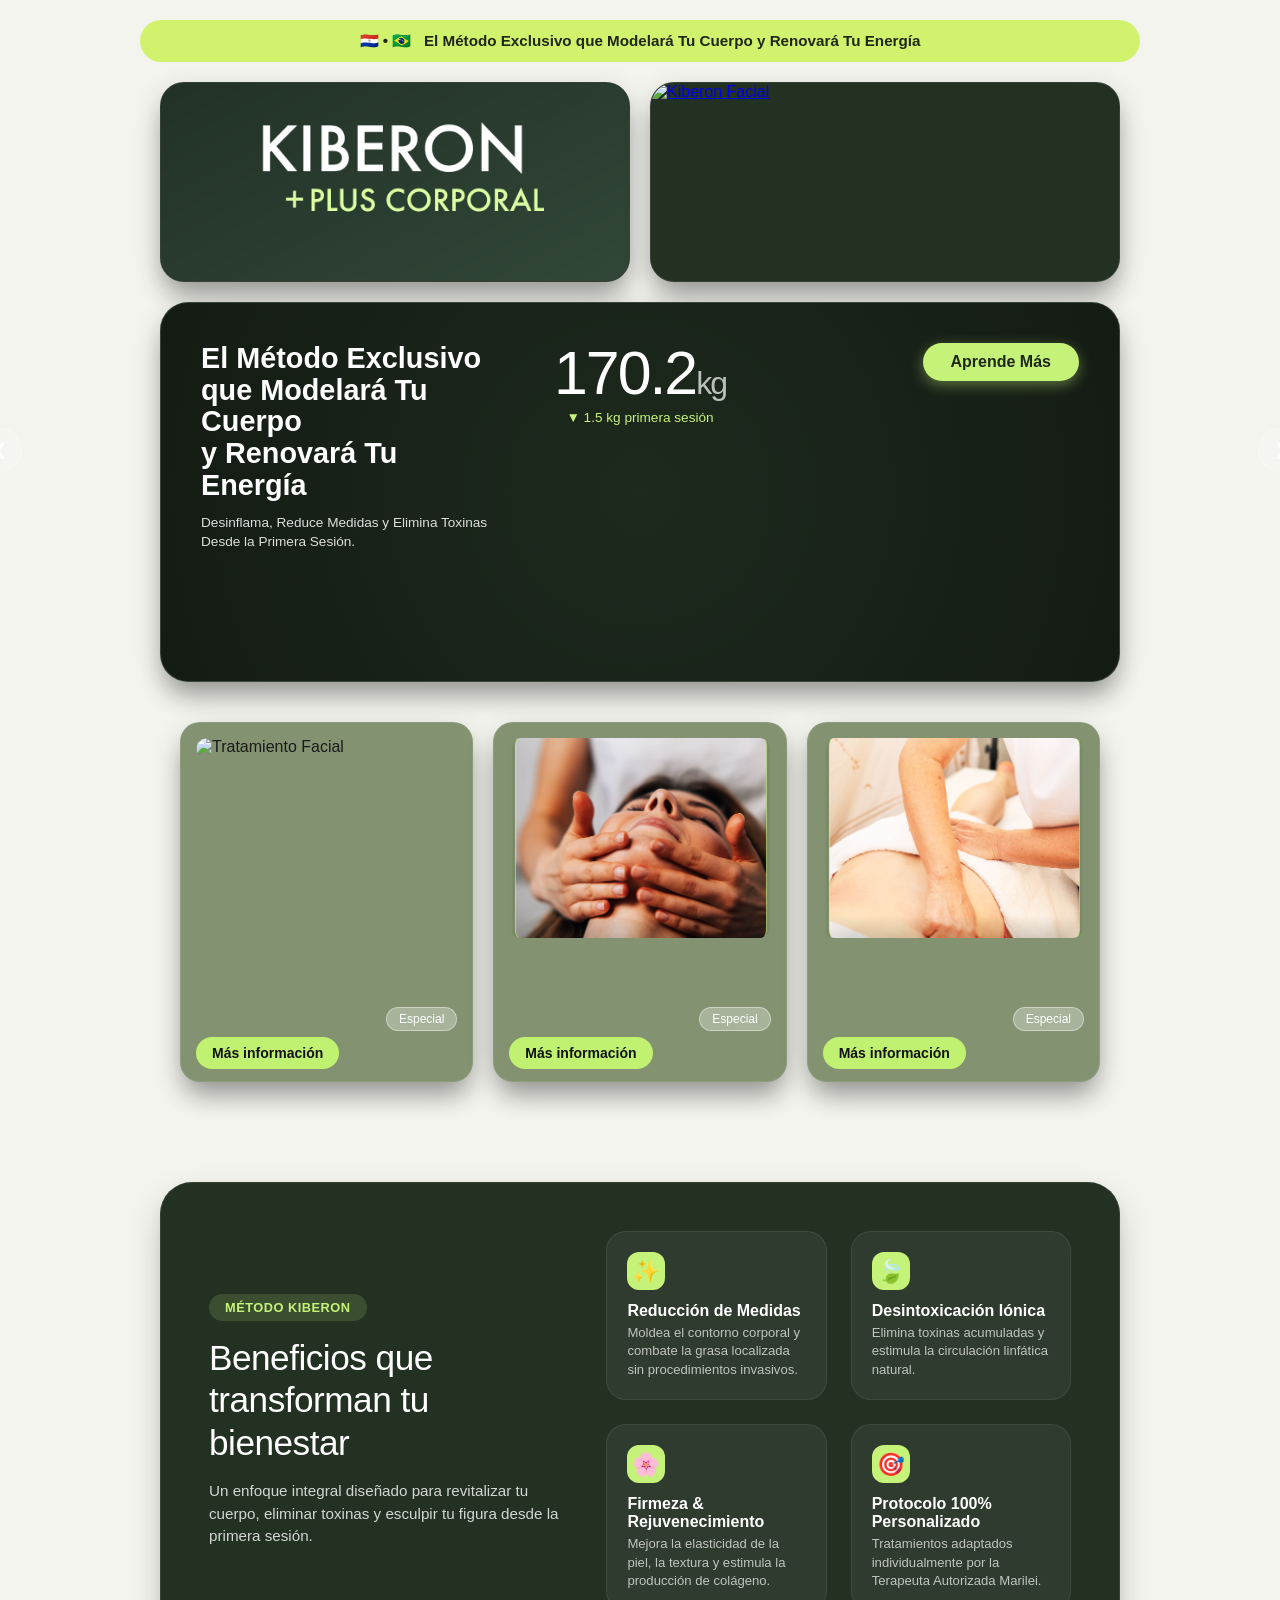
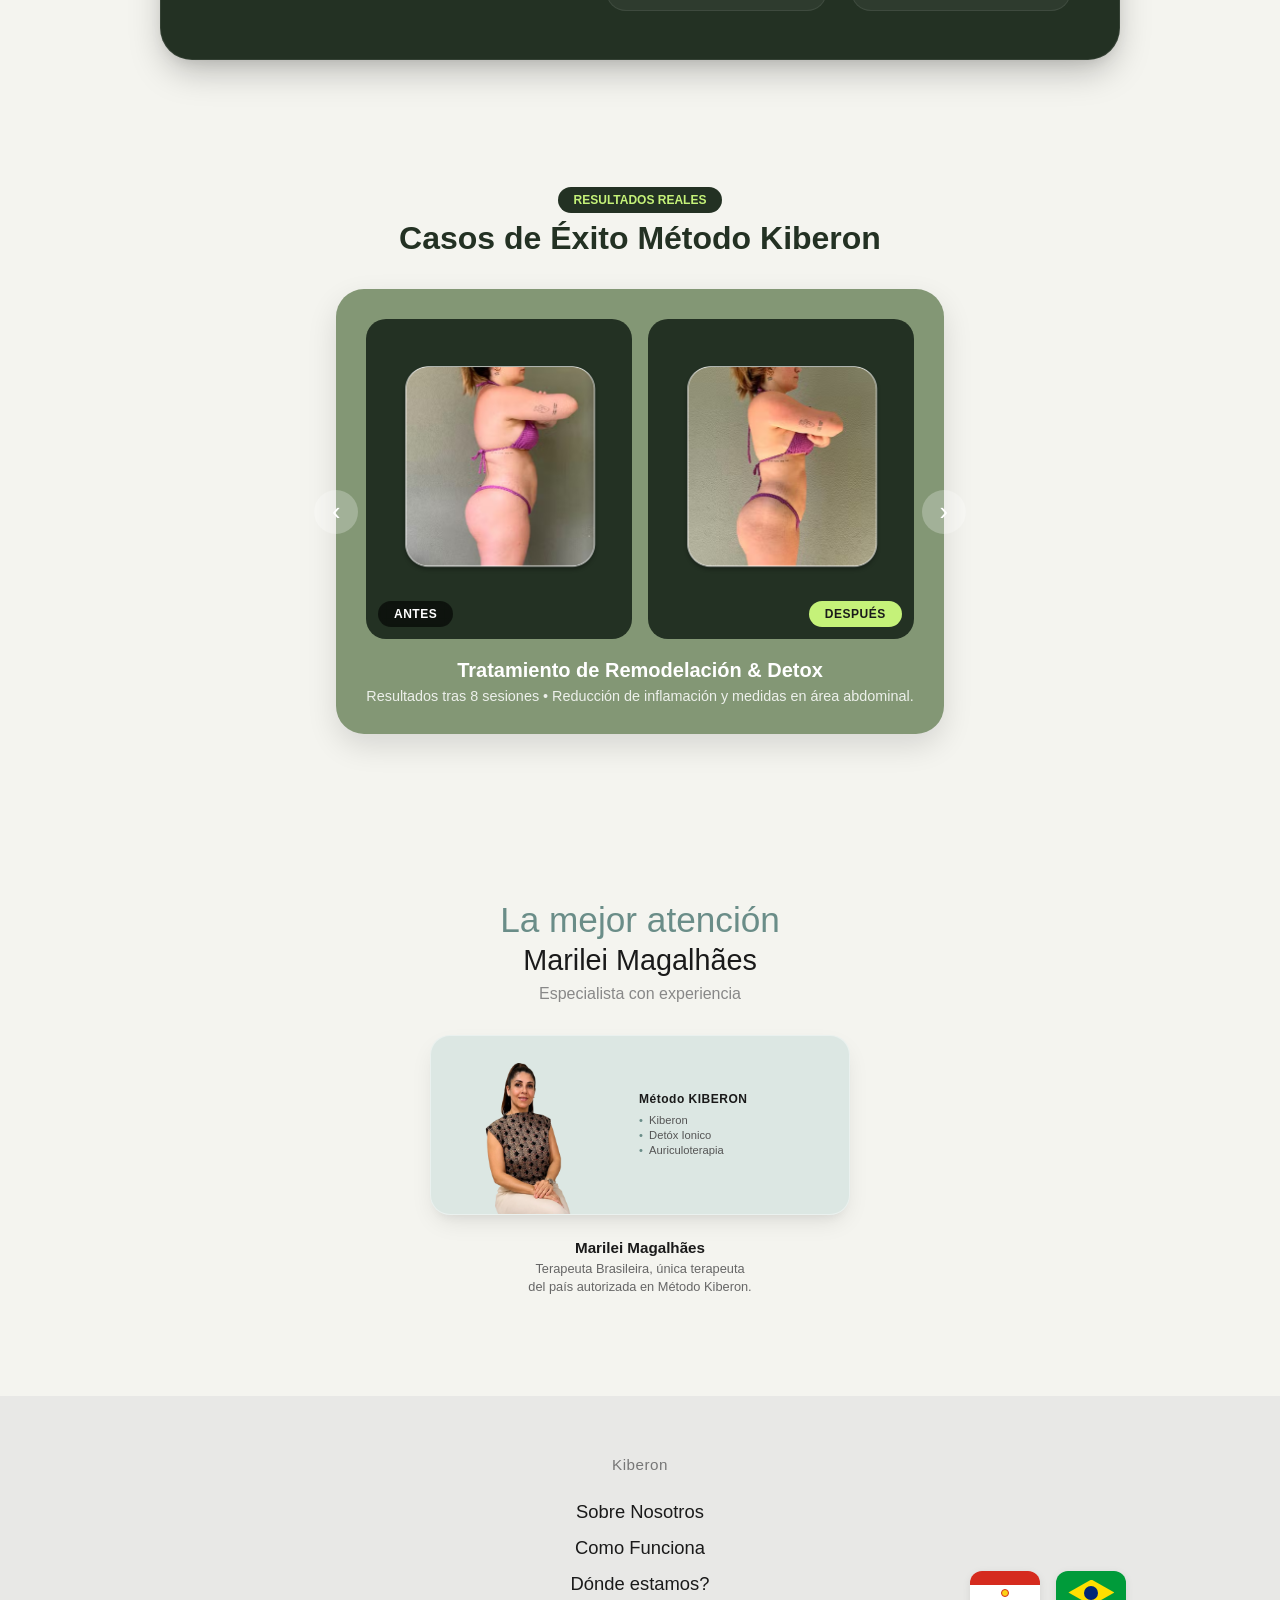
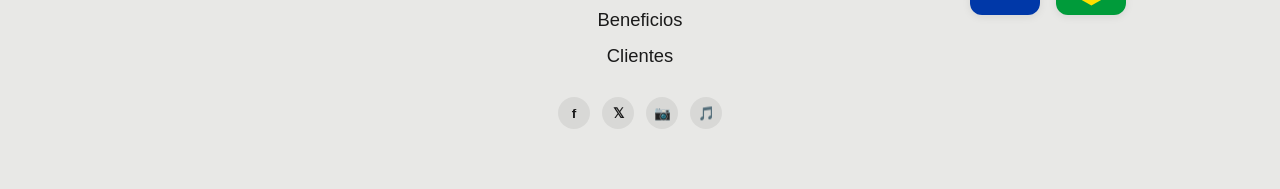
==== index.html @ 4d741406 "Add files via upload" ====
<!DOCTYPE html>
<html lang="es">
<head>
  <meta charset="UTF-8">
  <meta name="viewport" content="width=device-width, initial-scale=1.0">
  <link rel="icon" type="image/png" href="New-logo.jpg">
  <title>Kiberon</title>
  <!-- LINK TO YOUR STYLESHEET -->
  <link rel="stylesheet" href="styles.css">
</head>
<body>

  <!-- TOP PROMO BAR -->
  <header class="top-pill-bar">
    🇵🇾 • 🇧🇷 &nbsp; El Método Exclusivo que Modelará Tu Cuerpo y Renovará Tu Energía
  </header>

  <!-- MAIN CONTAINER -->
  <main class="page-container">

    <!-- 1. DUAL BANNERS -->
    <section class="dual-banners-grid">
      <a href="service.html" class="banner-card">
        <img src="BANNER-01.png" alt="Kiberon Plus Corporal" class="banner-img">
      </a>
      <a href="service.html" class="banner-card">
        <img src="NEWKIBERON02.png" alt="Kiberon Facial" class="banner-img">
      </a>
    </section>

    <!-- 2. VIDEO HERO BANNER -->
    <section class="video-hero-banner">
      <video autoplay loop muted playsinline class="hero-bg-video">
        <source src="MAEVIDEO4K.mp4" type="video/mp4">
      </video>
      <div class="hero-overlay"></div>
      <div class="hero-content">
        <div class="hero-text-left">
          <h2>El Método Exclusivo que Modelará Tu Cuerpo<br>y Renovará Tu Energía</h2>
          <p>Desinflama, Reduce Medidas y Elimina Toxinas Desde la Primera Sesión.</p>
        </div>
        <div class="hero-center-stats">
          <div class="stat-number">170.2<span class="stat-unit">kg</span></div>
          <div class="stat-subtext">▼ 1.5 kg primera sesión</div>
        </div>
        <div class="hero-btn-right">
          <a href="information.html" class="btn-lime">Aprende Más</a>
        </div>
      </div>
    </section>

    <!-- 3. THREE FEATURE CARDS -->
    <section class="three-cards-grid">
      <div class="feature-card">
         <img src="PRODUCTO-FLYES.png" alt="Tratamiento Facial" class="card-bg-img">
        <span class="card-pill-top">Especial</span>
        <a href="service.html" class="card-pill-bottom">Más información</a>
      </div>
      <div class="feature-card">
        <img src="FACIALKIBE.png" alt="Tratamiento Facial" class="card-bg-img">
        <span class="card-pill-top">Especial</span>
        <a href="service.html" class="card-pill-bottom">Más información</a>
      </div>
      <div class="feature-card">
        <img src="III.png" alt="Tratamiento Facial" class="card-bg-img">
        <span class="card-pill-top">Especial</span>
        <a href="service.html" class="card-pill-bottom">Más información</a>
      </div>
    </section>
<!-- KIBERON BENEFITS BANNER -->
<section id="beneficios" class="benefits-banner-card">
  
  <!-- LEFT COLUMN: HEADER & BADGE -->
  <div class="benefits-header-col">
    <span class="benefits-badge">Método Kiberon</span>
    <h2 class="benefits-title">Beneficios que transforman tu bienestar</h2>
    <p class="benefits-description">
      Un enfoque integral diseñado para revitalizar tu cuerpo, eliminar toxinas y esculpir tu figura desde la primera sesión.
    </p>
  </div>

  <!-- RIGHT COLUMN: BENEFITS GRID -->
  <div class="benefits-grid">
    
    <div class="benefit-item">
      <div class="benefit-icon">✨</div>
      <div class="benefit-text">
        <h3 class="benefit-item-title">Reducción de Medidas</h3>
        <p class="benefit-item-desc">Moldea el contorno corporal y combate la grasa localizada sin procedimientos invasivos.</p>
      </div>
    </div>

    <div class="benefit-item">
      <div class="benefit-icon">🍃</div>
      <div class="benefit-text">
        <h3 class="benefit-item-title">Desintoxicación Iónica</h3>
        <p class="benefit-item-desc">Elimina toxinas acumuladas y estimula la circulación linfática natural.</p>
      </div>
    </div>

    <div class="benefit-item">
      <div class="benefit-icon">🌸</div>
      <div class="benefit-text">
        <h3 class="benefit-item-title">Firmeza & Rejuvenecimiento</h3>
        <p class="benefit-item-desc">Mejora la elasticidad de la piel, la textura y estimula la producción de colágeno.</p>
      </div>
    </div>

    <div class="benefit-item">
      <div class="benefit-icon">🎯</div>
      <div class="benefit-text">
        <h3 class="benefit-item-title">Protocolo 100% Personalizado</h3>
        <p class="benefit-item-desc">Tratamientos adaptados individualmente por la Terapeuta Autorizada Marilei.</p>
      </div>
    </div>

  </div>

</section>

  <!-- BEFORE & AFTER SLIDER SECTION -->
<section class="ba-slider-container">
  
  <span class="ba-section-tag">Resultados Reales</span>
  <h2 class="ba-section-title">Casos de Éxito Método Kiberon</h2>

  <div class="ba-slider-wrapper">
    <!-- PREVIOUS BUTTON -->
    <button type="button" class="ba-arrow prev-ba">‹</button>

    <div class="ba-slider-content">

      <!-- SLIDE 1 (ACTIVE) -->
      <div class="ba-slide active">
        <div class="ba-grid-card">
          <!-- BEFORE IMAGE CONTAINER -->
          <div class="ba-img-box">
            <img src="BEFORE-(FIRTS-IMAGE-01).png" alt="Antes del tratamiento" class="ba-photo">
            <span class="ba-badge before-badge">ANTES</span>
          </div>
          <!-- AFTER IMAGE CONTAINER -->
          <div class="ba-img-box">
            <img src="AFTER-BODY-(IMAGE-02).png" alt="Después del tratamiento" class="ba-photo">
            <span class="ba-badge after-badge">DESPUÉS</span>
          </div>
        </div>
        <div class="ba-info">
          <h3>Tratamiento de Remodelación & Detox</h3>
          <p>Resultados tras 8 sesiones • Reducción de inflamación y medidas en área abdominal.</p>
        </div>
      </div>

      <!-- SLIDE 2 -->
      <div class="ba-slide">
        <div class="ba-grid-card">
          <div class="ba-img-box">
            <img src="BEFORE-BODY-01.png" alt="Antes del tratamiento" class="ba-photo">
            <span class="ba-badge before-badge">ANTES</span>
          </div>
          <div class="ba-img-box">
            <img src="AFTER-BODY-.png" alt="Después del tratamiento" class="ba-photo">
            <span class="ba-badge after-badge">DESPUÉS</span>
          </div>
        </div>
        <div class="ba-info">
          <h3>Drenaje Linfático & Auriculoterapia</h3>
          <p>Resultados tras 5 sesiones • Eliminación de retención de líquidos y tonificación.</p>
        </div>
      </div>

    </div>

    <!-- NEXT BUTTON -->
    <button type="button" class="ba-arrow next-ba">›</button>
  </div>

  <!-- DOT INDICATORS -->
  <div class="ba-dots">
    <span class="ba-dot active"></span>
    <span class="ba-dot"></span>
  </div>

</section>

  <!-- SLIDER NAVIGATION CONTROLS -->
  <button class="slider-arrow arrow-left" aria-label="Previous slide">&#10094;</button>
  <button class="slider-arrow arrow-right" aria-label="Next slide">&#10095;</button>

  <!-- PAGINATION DOTS -->
  <div class="slider-pagination">
    <span class="dot active"></span>
    <span class="dot"></span>
    <span class="dot"></span>
    <span class="dot"></span>
  </div>

</section>

<!-- THERAPIST BANNER SECTION -->
<section class="therapist-banner">
  <!-- HEADERS -->
  <h2 class="therapist-title-top">La mejor atención</h2>
  <h3 class="therapist-title-main">Marilei Magalhães</h3>
  <p class="therapist-subtitle">Especialista con experiencia</p>

  <!-- CENTERED PROFILE CARD -->
  <div class="therapist-card">
    <img src="MAE-01.png" alt="Terapeuta Marilei" class="therapist-img">
    <div class="card-details">
      <p class="method-title">Método KIBERON</p>
      <ul class="method-list">
        <li>Kiberon</li>
        <li>Detóx Ionico</li>
        <li>Auriculoterapia</li>
      </ul>
    </div>
  </div>

  <!-- FOOTNOTE / CREDENTIALS -->
  <div class="therapist-info">
    <h4> Marilei Magalhães </h4>
    <p>Terapeuta Brasileira, única terapeuta<br>del país autorizada en Método Kiberon.</p>
  </div>
</section>

</main> <!-- Close your page-container here -->

  <!-- PLACE FOOTER OUTSIDE THE PAGE-CONTAINER -->
  <footer class="footer-banner">
    <div class="footer-content">
      <div class="footer-brand">Kiberon</div>
      <nav class="footer-nav">
        <a href="lastinformation.html" class="footer-link">Sobre Nosotros</a>
        <a href="lastinformation.html" class="footer-link">Como Funciona</a>
        <a href="lastinformation.html" class="footer-link">Dónde estamos?</a>
        <a href="lastinformation.html" class="footer-link">Beneficios</a>
        <a href="lastinformation.html" class="footer-link">Clientes</a>
      </nav>
      <div class="footer-socials">
        <a href="#" class="social-icon">f</a>
        <a href="#" class="social-icon">𝕏</a>
        <a href="https://www.instagram.com/kiberon.py/tagged/" class="social-icon">📷</a>
        <a href="#" class="social-icon">🎵</a>
      </div>
    </div>

    <div class="footer-flags">
      <div class="flag-pill flag-paraguay">
        <span class="flag-stripe red"></span>
        <span class="flag-stripe white"><span class="emblem"></span></span>
        <span class="flag-stripe blue"></span>
      </div>
      <div class="flag-pill flag-brazil">
        <div class="rhombus">
          <div class="circle"></div>
        </div>
      </div>
    </div>
  </footer>
  <script src="scrip.js"></script>


</body>
</html>
---- styles.css ----
/* GLOBAL RESETS */
* {
  margin: 0;
  padding: 0;
  box-sizing: border-box;
}

img {
  max-width: 100%;
  height: auto;
  display: block;
}

body {
  background-color: #f4f4ef;
  font-family: -apple-system, BlinkMacSystemFont, "Segoe UI", Roboto, sans-serif;
  color: #1a1a1a;
}

/* TOP PROMO BAR */
.top-pill-bar {
  max-width: 1000px;
  margin: 20px auto 0;
  background-color: #d1f26d;
  color: #1f2716;
  text-align: center;
  padding: 12px 24px;
  border-radius: 50px;
  font-weight: 600;
  font-size: 0.95rem;
}

/* MAIN CONTAINER */
.page-container {
  max-width: 1000px;
  margin: 20px auto 60px;
  padding: 0 20px;
  display: flex;
  flex-direction: column;
  gap: 20px;
}

/* 1. DUAL BANNERS (POP-OUT) */
.dual-banners-grid {
  display: grid;
  grid-template-columns: 1fr 1fr;
  gap: 20px;
}

.banner-card {
  display: block;
  border-radius: 24px;
  overflow: hidden;
  height: 200px;
  background-color: #233123;
  border: 1px solid rgba(255, 255, 255, 0.08);
  box-shadow: 0 10px 30px -5px rgba(0, 0, 0, 0.3), 0 20px 25px -5px rgba(0, 0, 0, 0.2);
  transition: transform 0.3s ease, box-shadow 0.3s ease;
}

.banner-card:hover {
  transform: translateY(-4px);
  box-shadow: 0 15px 35px -5px rgba(0, 0, 0, 0.4), 0 25px 30px -5px rgba(0, 0, 0, 0.25);
}

.banner-img {
  width: 100%;
  height: 100%;
  object-fit: cover;
}

/* 2. VIDEO HERO BANNER (POP-OUT) */
.video-hero-banner {
  position: relative;
  width: 100%;
  min-height: 380px;
  background-color: #233123; /* Fallback background while video loads */
  border-radius: 28px;
  overflow: hidden;
  border: 1px solid rgba(255, 255, 255, 0.1);
  box-shadow: 0 10px 30px -5px rgba(0, 0, 0, 0.3), 0 20px 25px -5px rgba(0, 0, 0, 0.2);
  transition: transform 0.3s ease, box-shadow 0.3s ease;
}

.video-hero-banner:hover {
  transform: translateY(-4px);
  box-shadow: 0 15px 35px -5px rgba(0, 0, 0, 0.4), 0 25px 30px -5px rgba(0, 0, 0, 0.25);
}

.hero-bg-video {
  position: absolute;
  top: 0;
  left: 0;
  width: 100%;
  height: 100%;
  object-fit: cover;
  z-index: 1;
}

.hero-overlay {
  position: absolute;
  inset: 0;
  background: radial-gradient(circle at center, rgba(0,0,0,0.15) 0%, rgba(0,0,0,0.45) 100%);
  z-index: 2;
}

.hero-content {
  position: relative;
  z-index: 3;
  width: 100%;
  padding: 40px;
  display: grid;
  grid-template-columns: 1fr 1fr 1fr;
  align-items: start;
  color: #ffffff;
}

.hero-text-left h2 {
  font-size: 1.8rem;
  line-height: 1.1;
  font-weight: 600;
  margin-bottom: 12px;
}

.hero-text-left p {
  font-size: 0.85rem;
  line-height: 1.4;
  color: rgba(255, 255, 255, 0.85);
}

.hero-center-stats {
  text-align: center;
}

.stat-number {
  font-size: 3.8rem;
  font-weight: 500;
  letter-spacing: -2px;
  line-height: 1;
}

.stat-unit {
  font-size: 2rem;
  color: rgba(255, 255, 255, 0.7);
}

.stat-subtext {
  font-size: 0.85rem;
  color: #c5f279;
  margin-top: 6px;
  font-weight: 500;
}

.hero-btn-right {
  display: flex;
  justify-content: flex-end;
}

.btn-lime {
  background-color: #c5f279;
  color: #1f2716;
  padding: 10px 28px;
  border-radius: 50px;
  font-weight: 700;
  text-decoration: none;
  box-shadow: 0 4px 14px rgba(197, 242, 121, 0.4);
  transition: all 0.2s ease;
}

.btn-lime:hover {
  transform: scale(1.05);
  background-color: #d1f26d;
}

/* 3. THREE FEATURE CARDS (POP-OUT) */
.three-cards-grid {
  display: grid;
  grid-template-columns: repeat(3, 1fr);
  gap: 20px;
}

.feature-card {
  background-color: #839171;
  border-radius: 24px;
  height: 360px;
  padding: 20px;
  display: flex;
  flex-direction: column;
  justify-content: space-between;
  border: 1px solid rgba(255, 255, 255, 0.08);
  box-shadow: 0 10px 30px -5px rgba(0, 0, 0, 0.3), 0 20px 25px -5px rgba(0, 0, 0, 0.2);
  transition: transform 0.3s ease, box-shadow 0.3s ease;
}

.feature-card:hover {
  transform: translateY(-4px);
  box-shadow: 0 15px 35px -5px rgba(0, 0, 0, 0.4), 0 25px 30px -5px rgba(0, 0, 0, 0.25);
}

.card-pill-top {
  align-self: flex-end;
  border: 1px solid rgba(255, 255, 255, 0.4);
  color: rgba(255, 255, 255, 0.9);
  padding: 4px 14px;
  border-radius: 50px;
  font-size: 0.75rem;
}

.card-pill-bottom {
  align-self: flex-start;
  background-color: #c5f279;
  color: #1f2716;
  padding: 6px 18px;
  border-radius: 50px;
  font-size: 0.85rem;
  font-weight: 600;
  text-decoration: none;
}


/* MOBILE RESPONSIVE */
@media (max-width: 768px) {
  .dual-banners-grid,
  .three-cards-grid {
    grid-template-columns: 1fr;
  }
  
  .hero-content {
    grid-template-columns: 1fr;
    gap: 20px;
    text-align: center;
  }
  
  .hero-btn-right {
    justify-content: center;
  }


}
/* BEFORE & AFTER SLIDER CONTAINER (NO BACKGROUND BEHIND) */
.slider-card-container {
  position: relative;
  width: 100%;
  max-width: 680px;
  margin: 0 auto;
}

/* MAIN RECTANGLE CARD (SLIDER STYLE MATCHING IMAGE) */
.testimonial-slide {
  background-color: #6a8378; /* Muted sage green matching screenshot */
  border-radius: 28px;
  padding: 40px 32px 32px;
  color: #ffffff;
  display: flex;
  flex-direction: column;
  align-items: center;
  text-align: center;
  border: 1px solid rgba(255, 255, 255, 0.1);
  box-shadow: 
    0 10px 30px -5px rgba(0, 0, 0, 0.25),
    0 20px 25px -5px rgba(0, 0, 0, 0.15);
  transition: transform 0.3s ease, box-shadow 0.3s ease;
}

.testimonial-slide:hover {
  transform: translateY(-4px);
  box-shadow: 
    0 15px 35px -5px rgba(0, 0, 0, 0.35),
    0 25px 30px -5px rgba(0, 0, 0, 0.2);
}

/* TOP PILL/LOGO GRAPHIC */
.slide-top-icon {
  margin-bottom: 24px;
}

.pill-graphic {
  width: 50px;
  height: 80px;
  background-color: #8da499;
  border-radius: 40px;
  display: flex;
  align-items: center;
  justify-content: center;
  font-weight: bold;
  font-size: 1.5rem;
  color: #3b4e45;
  box-shadow: inset 0 2px 4px rgba(255,255,255,0.3);
}

/* QUOTE STYLING */
.slide-quote {
  font-size: 1.25rem;
  line-height: 1.4;
  margin-bottom: 28px;
  max-width: 520px;
  font-weight: 400;
}

.text-white {
  color: #ffffff;
  font-weight: 600;
}

.text-light {
  color: rgba(255, 255, 255, 0.7);
}

/* BEFORE & AFTER IMAGES */
.before-after-grid {
  display: flex;
  gap: 12px;
  margin-bottom: 24px;
}

.ba-image-box {
  position: relative;
  width: 110px;
  height: 120px;
  border-radius: 16px;
  overflow: hidden;
}

.ba-image-box img {
  width: 100%;
  height: 100%;
  object-fit: cover;
}

.ba-label {
  position: absolute;
  bottom: 6px;
  left: 50%;
  transform: translateX(-50%);
  background-color: rgba(0, 0, 0, 0.5);
  color: #ffffff;
  font-size: 0.65rem;
  padding: 2px 8px;
  border-radius: 10px;
  text-transform: uppercase;
  letter-spacing: 0.5px;
}

/* USER DETAILS */
.slide-user-info h4 {
  font-size: 1rem;
  font-weight: 600;
  margin-bottom: 2px;
}

.treatment-time {
  font-size: 0.85rem;
  color: rgba(255, 255, 255, 0.8);
}

.treatment-detail {
  font-size: 0.85rem;
  font-weight: 600;
  color: #ffffff;
  margin-top: 2px;
}

/* CALL TO ACTION BUTTON */
.slide-cta-row {
  width: 100%;
  display: flex;
  justify-content: flex-end;
  margin-top: 10px;
}

.btn-white-pill {
  background-color: #ffffff;
  color: #1a1a1a;
  padding: 10px 24px;
  border-radius: 50px;
  font-weight: 600;
  font-size: 0.9rem;
  text-decoration: none;
  transition: transform 0.2s ease, background-color 0.2s ease;
}

.btn-white-pill:hover {
  transform: scale(1.04);
  background-color: #f4f4ef;
}

/* ARROW BUTTONS ON SIDES */
.slider-arrow {
  position: absolute;
  top: 50%;
  transform: translateY(-50%);
  width: 44px;
  height: 44px;
  border-radius: 50%;
  background: rgba(255, 255, 255, 0.15);
  border: 1px solid rgba(255, 255, 255, 0.25);
  color: #ffffff;
  font-size: 1rem;
  cursor: pointer;
  display: flex;
  align-items: center;
  justify-content: center;
  backdrop-filter: blur(4px);
  transition: background-color 0.2s ease;
}

.slider-arrow:hover {
  background: rgba(255, 255, 255, 0.3);
}

.arrow-left {
  left: -22px;
}

.arrow-right {
  right: -22px;
}

/* PAGINATION DOTS AT BOTTOM */
.slider-pagination {
  display: flex;
  justify-content: center;
  gap: 8px;
  margin-top: 16px;
}

.dot {
  width: 8px;
  height: 8px;
  border-radius: 50%;
  background-color: rgba(0, 0, 0, 0.2);
}

.dot.active {
  background-color: #ffffff;
}

/* MOBILE ADAPTATION */
@media (max-width: 768px) {
  .arrow-left { left: 10px; }
  .arrow-right { right: 10px; }
  .slide-cta-row { justify-content: center; }
}
/* THERAPIST BANNER (CLEAN & MATCHED TO PAGE BACKGROUND) */
.therapist-banner {
  width: 100%;
  max-width: 800px;
  margin: 60px auto 40px;
  padding: 0 20px;
  text-align: center;
}

/* HEADINGS COLOR & TYPOGRAPHY */
.therapist-title-top {
  color: #6a8d88; /* Soft teal blue tone */
  font-size: 2.2rem;
  font-weight: 500;
  margin-bottom: 4px;
}

.therapist-title-main {
  color: #1a1a1a;
  font-size: 1.8rem;
  font-weight: 400;
  margin-bottom: 8px;
}

.therapist-subtitle {
  color: #888888;
  font-size: 1rem;
  font-weight: 400;
  margin-bottom: 32px;
}

/* CENTER CARD WITH FLOATING POP-OUT SHADOW */
.therapist-card {
  width: 100%;
  max-width: 420px;
  height: 180px;
  margin: 0 auto 24px;
  background-color: #dce7e3; /* Light sage green card background */
  border-radius: 20px;
  display: flex;
  align-items: center;
  overflow: hidden;
  border: 1px solid rgba(255, 255, 255, 0.4);
  box-shadow: 
    0 10px 25px -5px rgba(0, 0, 0, 0.1),
    0 8px 10px -6px rgba(0, 0, 0, 0.05);
  transition: transform 0.3s ease, box-shadow 0.3s ease;
}

.therapist-card:hover {
  transform: translateY(-4px);
  box-shadow: 
    0 15px 30px -5px rgba(0, 0, 0, 0.15),
    0 10px 12px -5px rgba(0, 0, 0, 0.08);
}

.therapist-img {
  width: 45%;
  height: 100%;
  object-fit: cover;
}

.card-details {
  width: 55%;
  padding: 20px;
  text-align: left;
}

.method-title {
  font-size: 0.75rem;
  font-weight: 700;
  color: #1a1a1a;
  margin-bottom: 8px;
  letter-spacing: 0.5px;
}

.method-list {
  list-style: none;
  padding: 0;
}

.method-list li {
  font-size: 0.7rem;
  color: #555555;
  margin-bottom: 3px;
  position: relative;
  padding-left: 10px;
}

.method-list li::before {
  content: "•";
  position: absolute;
  left: 0;
  color: #6a8d88;
}

/* FOOTNOTE DETAILS */
.therapist-info h4 {
  font-size: 0.95rem;
  font-weight: 700;
  color: #1a1a1a;
  margin-bottom: 4px;
}

.therapist-info p {
  font-size: 0.8rem;
  color: #666666;
  line-height: 1.4;
}

/* FOOTER BANNER CONTAINER */
.footer-banner {
  position: relative;
  width: 100%;
  background-color: #e8e8e6; /* Soft light gray background from image */
  padding: 60px 20px;
  display: flex;
  justify-content: center;
  align-items: center;
  margin-top: 100px;
}

/* CENTER CONTENT COLUMN */
.footer-content {
  display: flex;
  flex-direction: column;
  align-items: center;
  text-align: center;
  gap: 20px;
}

/* BRAND TITLE */
.footer-brand {
  font-size: 0.95rem;
  color: #777777;
  letter-spacing: 0.5px;
  margin-bottom: 8px;
}

/* NAVIGATION LINKS */
.footer-nav {
  display: flex;
  flex-direction: column;
  gap: 14px;
}

.footer-link {
  color: #1a1a1a;
  text-decoration: none;
  font-size: 1.15rem;
  font-weight: 500;
  transition: opacity 0.2s ease;
}

.footer-link:hover {
  opacity: 0.6; /* Simple fade without any pop-up movement */
}

/* SOCIAL MEDIA BUTTONS */
.footer-socials {
  display: flex;
  gap: 12px;
  margin-top: 10px;
}

.social-icon {
  width: 32px;
  height: 32px;
  border-radius: 50%;
  background-color: #d8d8d6;
  color: #1a1a1a;
  display: flex;
  align-items: center;
  justify-content: center;
  text-decoration: none;
  font-size: 0.85rem;
  font-weight: bold;
  transition: background-color 0.2s ease;
}

.social-icon:hover {
  background-color: #cccccc;
}

/* FLAGS SECTION (RIGHT SIDE) */
.footer-flags {
  position: absolute;
  right: 12%;
  top: 50%;
  transform: translateY(-50%);
  display: flex;
  gap: 16px;
}

.flag-pill {
  width: 70px;
  height: 44px;
  border-radius: 12px;
  overflow: hidden;
  box-shadow: 0 2px 8px rgba(0,0,0,0.08); /* Subtle static shadow without pop-out */
  position: relative;
}

/* PARAGUAY FLAG CSS */
.flag-paraguay {
  display: flex;
  flex-direction: column;
}

.flag-stripe {
  flex: 1;
  width: 100%;
}

.flag-stripe.red { background-color: #d52b1e; }
.flag-stripe.white { 
  background-color: #ffffff; 
  display: flex; 
  align-items: center; 
  justify-content: center; 
}
.flag-stripe.blue { background-color: #0038a8; }

.emblem {
  width: 8px;
  height: 8px;
  border-radius: 50%;
  border: 1.5px solid #d52b1e;
  background-color: #fcd116;
}

/* BRAZIL FLAG CSS */
.flag-brazil {
  background-color: #009b3a;
  display: flex;
  align-items: center;
  justify-content: center;
}

.rhombus {
  width: 46px;
  height: 26px;
  background-color: #fedf00;
  clip-path: polygon(50% 0%, 100% 50%, 50% 100%, 0% 50%);
  display: flex;
  align-items: center;
  justify-content: center;
}

.circle {
  width: 14px;
  height: 14px;
  border-radius: 50%;
  background-color: #002776;
}

/* RESPONSIVE ADJUSTMENT FOR MOBILE */
@media (max-width: 768px) {
  .footer-banner {
    flex-direction: column;
    padding: 40px 20px;
  }

  .footer-flags {
    position: static;
    transform: none;
    margin-top: 30px;
  }
}
.footer-banner {
  position: relative;
  width: 100vw;               /* Forces full viewport width */
  margin-left: calc(-50vw + 50%); /* Stretches past any parent margins */
  background-color: #e8e8e6;  /* Matches the exact gray tone */
  padding: 60px 20px;
  display: flex;
  justify-content: center;
  align-items: center;
  margin-top: 60px;
  margin-bottom: 0;
}

/* THERAPIST BANNER (CLEAN & MATCHED TO PAGE BACKGROUND) */
.therapist-banner {
  width: 100%;
  max-width: 800px;
  margin: 60px auto 40px;
  padding: 0 20px;
  text-align: center;
}

/* HEADINGS COLOR & TYPOGRAPHY */
.therapist-title-top {
  color: #6a8d88; /* Soft teal blue tone */
  font-size: 2.2rem;
  font-weight: 500;
  margin-bottom: 4px;
}

.therapist-title-main {
  color: #1a1a1a;
  font-size: 1.8rem;
  font-weight: 400;
  margin-bottom: 8px;
}

.therapist-subtitle {
  color: #888888;
  font-size: 1rem;
  font-weight: 400;
  margin-bottom: 32px;
}

/* CENTER CARD WITH FLOATING POP-OUT SHADOW */
.therapist-card {
  width: 100%;
  max-width: 420px;
  height: 180px;
  margin: 0 auto 24px;
  background-color: #dce7e3; /* Light sage green card background */
  border-radius: 20px;
  display: flex;
  align-items: center;
  overflow: hidden;
  border: 1px solid rgba(255, 255, 255, 0.4);
  box-shadow: 
    0 10px 25px -5px rgba(0, 0, 0, 0.1),
    0 8px 10px -6px rgba(0, 0, 0, 0.05);
  transition: transform 0.3s ease, box-shadow 0.3s ease;
}

.therapist-card:hover {
  transform: translateY(-4px);
  box-shadow: 
    0 15px 30px -5px rgba(0, 0, 0, 0.15),
    0 10px 12px -5px rgba(0, 0, 0, 0.08);
}

.therapist-img {
  width: 45%;
  height: 100%;
  object-fit: cover;
}

.card-details {
  width: 55%;
  padding: 20px;
  text-align: left;
}

.method-title {
  font-size: 0.75rem;
  font-weight: 700;
  color: #1a1a1a;
  margin-bottom: 8px;
  letter-spacing: 0.5px;
}

.method-list {
  list-style: none;
  padding: 0;
}

.method-list li {
  font-size: 0.7rem;
  color: #555555;
  margin-bottom: 3px;
  position: relative;
  padding-left: 10px;
}

.method-list li::before {
  content: "•";
  position: absolute;
  left: 0;
  color: #6a8d88;
}

/* FOOTNOTE DETAILS */
.therapist-info h4 {
  font-size: 0.95rem;
  font-weight: 700;
  color: #1a1a1a;
  margin-bottom: 4px;
}

.therapist-info p {
  font-size: 0.8rem;
  color: #666666;
  line-height: 1.4;
}

/* BREADCRUMB BACK LINK */
.breadcrumb {
  margin-bottom: 10px;
}

.breadcrumb a {
  color: #6a8d88;
  text-decoration: none;
  font-size: 0.9rem;
  font-weight: 600;
  transition: opacity 0.2s;
}

.breadcrumb a:hover {
  opacity: 0.7;
}

/* PRODUCT DETAIL CARD (FLOATING 3D POP-OUT) */
.product-detail-card {
  background-color: #839171; /* Matching feature card color */
  border-radius: 28px;
  padding: 32px;
  color: #ffffff;
  display: grid;
  grid-template-columns: 1fr 1.2fr;
  gap: 32px;
  align-items: start;
  border: 1px solid rgba(255, 255, 255, 0.1);
  box-shadow: 
    0 10px 30px -5px rgba(0, 0, 0, 0.3),
    0 20px 25px -5px rgba(0, 0, 0, 0.2);
}

/* LEFT MEDIA */
.product-media {
  position: relative;
  border-radius: 20px;
  overflow: hidden;
  height: 100%;
  min-height: 380px;
}

.product-main-img {
  width: 100%;
  height: 100%;
  object-fit: cover;
}

.product-badge {
  position: absolute;
  top: 16px;
  left: 16px;
  background-color: rgba(35, 49, 35, 0.85);
  backdrop-filter: blur(4px);
  color: #c5f279;
  font-size: 0.75rem;
  font-weight: 600;
  padding: 6px 14px;
  border-radius: 50px;
}

/* RIGHT INFO CONTENT */
.product-title {
  font-size: 2.2rem;
  line-height: 1.1;
  font-weight: 600;
  margin-bottom: 8px;
}

.product-subtitle {
  font-size: 1rem;
  color: rgba(255, 255, 255, 0.85);
  margin-bottom: 24px;
}

/* META GRID */
.product-meta-grid {
  display: flex;
  gap: 16px;
  background-color: rgba(0, 0, 0, 0.15);
  padding: 14px 20px;
  border-radius: 16px;
  margin-bottom: 24px;
}

.meta-item {
  display: flex;
  flex-direction: column;
}

.meta-label {
  font-size: 0.75rem;
  color: rgba(255, 255, 255, 0.7);
  text-transform: uppercase;
}

.meta-value {
  font-size: 0.9rem;
  font-weight: 600;
  color: #ffffff;
}

/* DESCRIPTIONS & BENEFITS */
.product-description h3,
.product-benefits h3 {
  font-size: 1.1rem;
  font-weight: 600;
  margin-bottom: 8px;
  color: #c5f279;
}

.product-description p {
  font-size: 0.9rem;
  line-height: 1.5;
  color: rgba(255, 255, 255, 0.9);
  margin-bottom: 20px;
}

.product-benefits {
  margin-bottom: 28px;
}

.product-benefits ul {
  list-style-type: disc;
  padding-left: 20px;
}

.product-benefits li {
  font-size: 0.9rem;
  line-height: 1.5;
  color: rgba(255, 255, 255, 0.9);
  margin-bottom: 4px;
}

/* WHATSAPP CTA BOX */
.whatsapp-cta-box {
  background-color: #233123;
  padding: 20px;
  border-radius: 20px;
  display: flex;
  align-items: center;
  justify-content: space-between;
  gap: 16px;
  border: 1px solid rgba(197, 242, 121, 0.2);
}

.cta-text h4 {
  font-size: 1rem;
  font-weight: 600;
  color: #ffffff;
}

.cta-text p {
  font-size: 0.8rem;
  color: rgba(255, 255, 255, 0.7);
}

.btn-whatsapp {
  background-color: #25d366; /* WhatsApp Official Green */
  color: #ffffff;
  padding: 12px 20px;
  border-radius: 50px;
  font-weight: 700;
  font-size: 0.85rem;
  text-decoration: none;
  display: flex;
  align-items: center;
  gap: 8px;
  white-space: nowrap;
  box-shadow: 0 4px 14px rgba(37, 211, 102, 0.3);
  transition: transform 0.2s ease, background-color 0.2s ease;
}

.btn-whatsapp:hover {
  transform: scale(1.05);
  background-color: #20ba5a;
}

/* RESPONSIVE LAYOUT */
@media (max-width: 850px) {
  .product-detail-card {
    grid-template-columns: 1fr;
  }
  
  .product-media {
    min-height: 250px;
  }

  .whatsapp-cta-box {
    flex-direction: column;
    text-align: center;
  }
}

/* HOW IT WORKS SECTION */
.how-it-works-section {
  width: 100%;
  max-width: 1100px;
  margin: 60px auto;
  padding: 0 20px;
  display: grid;
  grid-template-columns: 1fr 1.2fr;
  gap: 50px;
  align-items: center;
}

/* LEFT MEDIA CARD WITH ELEVATED SHADOW */
.how-it-works-media {
  position: relative;
  width: 100%;
  max-width: 440px;
  height: 480px;
  border-radius: 32px;
  overflow: hidden;
  box-shadow: 0 20px 40px -10px rgba(0, 0, 0, 0.12);
  justify-self: center;
}

.how-it-works-img {
  width: 100%;
  height: 100%;
  object-fit: cover;
  display: block;
}

/* RIGHT CONTENT AREA */
.how-it-works-content {
  display: flex;
  flex-direction: column;
}

.how-it-works-title {
  font-size: 2.5rem;
  font-weight: 500;
  color: #1a1a1a;
  margin-bottom: 32px;
  letter-spacing: -0.5px;
}

/* STEPS LIST */
.steps-list {
  list-style: none;
  padding: 0;
  margin: 0;
  display: flex;
  flex-direction: column;
  gap: 24px;
}

.step-item {
  display: flex;
  align-items: flex-start;
  gap: 16px;
}

/* GREEN NUMBER BADGE */
.step-number {
  background-color: #c5f279; /* Lime green matching Kiberon brand accent */
  color: #1a1a1a;
  font-size: 0.85rem;
  font-weight: 700;
  width: 24px;
  height: 24px;
  border-radius: 50%;
  display: flex;
  align-items: center;
  justify-content: center;
  flex-shrink: 0;
  margin-top: 2px;
}

/* STEP TYPOGRAPHY */
.step-title {
  font-size: 1.05rem;
  font-weight: 600;
  color: #1a1a1a;
  margin-bottom: 4px;
}

.step-description {
  font-size: 0.9rem;
  color: #666666;
  line-height: 1.45;
  margin: 0;
}

/* RESPONSIVE LAYOUT FOR MOBILE */
@media (max-width: 850px) {
  .how-it-works-section {
    grid-template-columns: 1fr;
    gap: 32px;
  }

  .how-it-works-media {
    height: 360px;
  }

  .how-it-works-title {
    font-size: 2rem;
    text-align: center;
  }
}

/* LOCATION SECTION LAYOUT */
.location-section {
  width: 100%;
  max-width: 1100px;
  margin: 80px auto 60px;
  padding: 0 20px;
  display: grid;
  grid-template-columns: 1fr 1.1fr;
  gap: 48px;
  align-items: center;
}

/* LEFT PHOTO CONTAINER RECTANGLE */
.location-media {
  position: relative;
  width: 100%;
  height: 420px;
  border-radius: 32px;
  overflow: hidden;
  background-color: #dce7e3; /* Soft sage placeholder background */
  box-shadow: 0 20px 40px -10px rgba(0, 0, 0, 0.1);
  border: 1px solid rgba(255, 255, 255, 0.6);
}

.location-img {
  width: 100%;
  height: 100%;
  object-fit: cover;
  display: block;
}

.location-badge {
  position: absolute;
  top: 20px;
  left: 20px;
  background-color: rgba(26, 26, 26, 0.85);
  backdrop-filter: blur(4px);
  color: #c5f279;
  font-size: 0.8rem;
  font-weight: 600;
  padding: 8px 16px;
  border-radius: 50px;
}

/* RIGHT CONTENT INFO */
.location-content {
  display: flex;
  flex-direction: column;
}

.location-title {
  font-size: 2.5rem;
  font-weight: 500;
  color: #1a1a1a;
  margin-bottom: 8px;
  letter-spacing: -0.5px;
}

.location-subtitle {
  font-size: 0.95rem;
  color: #666666;
  margin-bottom: 32px;
  line-height: 1.5;
}

/* LOCATION DETAILS LIST */
.location-details-grid {
  display: flex;
  flex-direction: column;
  gap: 20px;
  margin-bottom: 32px;
}

.location-item {
  display: flex;
  align-items: flex-start;
  gap: 16px;
}

.location-icon-bubble {
  width: 40px;
  height: 40px;
  border-radius: 50%;
  background-color: #dce7e3;
  display: flex;
  align-items: center;
  justify-content: center;
  font-size: 1.1rem;
  flex-shrink: 0;
}

.item-title {
  font-size: 1rem;
  font-weight: 600;
  color: #1a1a1a;
  margin-bottom: 2px;
}

.item-text {
  font-size: 0.88rem;
  color: #555555;
  line-height: 1.4;
  margin: 0;
}

/* ACTION BUTTON */
.btn-location-action {
  display: inline-block;
  align-self: flex-start;
  background-color: #233123;
  color: #c5f279;
  padding: 14px 28px;
  border-radius: 50px;
  font-weight: 600;
  font-size: 0.9rem;
  text-decoration: none;
  transition: transform 0.2s ease, background-color 0.2s ease;
}

.btn-location-action:hover {
  transform: translateY(-2px);
  background-color: #1a251a;
}

/* RESPONSIVE LAYOUT */
@media (max-width: 850px) {
  .location-section {
    grid-template-columns: 1fr;
    gap: 32px;
  }

  .location-media {
    height: 300px;
  }

  .btn-location-action {
    align-self: stretch;
    text-align: center;
  }
}
/* REVIEWS SECTION CONTAINER */
.reviews-section {
  width: 100%;
  max-width: 1200px;
  margin: 80px auto;
  padding: 0 20px;
}

/* HEADER */
.reviews-header {
  display: flex;
  justify-content: space-between;
  align-items: center;
  margin-bottom: 32px;
}

.reviews-main-title {
  font-size: 2.5rem;
  font-weight: 500;
  color: #1a1a1a;
  letter-spacing: -0.5px;
}

.reviews-badge {
  background-color: #1a1a1a;
  color: #ffffff;
  padding: 8px 18px;
  border-radius: 50px;
  font-size: 0.85rem;
  font-weight: 600;
}

/* HORIZONTAL SCROLL CAROUSEL */
.reviews-carousel {
  display: flex;
  gap: 24px;
  overflow-x: auto;
  padding-bottom: 20px;
  scroll-snap-type: x mandatory;
  -webkit-overflow-scrolling: touch;
}

/* HIDE SCROLLBAR FOR CLEAN LOOK */
.reviews-carousel::-webkit-scrollbar {
  height: 6px;
}

.reviews-carousel::-webkit-scrollbar-thumb {
  background: #cccccc;
  border-radius: 10px;
}

/* DARK GREEN REVIEW CARD */
.review-card {
  min-width: 340px;
  max-width: 360px;
  background-color: #2e382b; /* Dark forest green gradient baseline */
  background: linear-gradient(180deg, #374334 0%, #252d22 100%);
  border-radius: 28px;
  padding: 28px;
  color: #ffffff;
  display: flex;
  flex-direction: column;
  justify-content: space-between;
  scroll-snap-align: start;
  flex-shrink: 0;
  box-shadow: 0 15px 30px rgba(0, 0, 0, 0.15);
}

.review-card-title {
  font-size: 1.5rem;
  font-weight: 500;
  color: #ffffff;
  line-height: 1.25;
  margin-bottom: 20px;
}

/* CARD MEDIA / PHOTO */
.review-card-media {
  position: relative;
  width: 100%;
  height: 200px;
  border-radius: 18px;
  overflow: hidden;
  margin-bottom: 20px;
  background-color: #1f261c;
}

.review-img {
  width: 100%;
  height: 100%;
  object-fit: cover;
  display: block;
}

.photo-tag {
  position: absolute;
  bottom: 12px;
  right: 12px;
  background-color: rgba(197, 242, 121, 0.9); /* Accent lime color */
  color: #1a1a1a;
  font-size: 0.75rem;
  font-weight: 700;
  padding: 4px 12px;
  border-radius: 50px;
}

/* TEXT & AUTHOR */
.review-card-text {
  font-size: 0.9rem;
  line-height: 1.5;
  color: rgba(255, 255, 255, 0.85);
  margin-bottom: 16px;
}

.review-author {
  font-size: 0.8rem;
  font-weight: 600;
  color: #c5f279;
}

/* MOBILE ADJUSTMENT */
@media (max-width: 768px) {
  .reviews-header {
    flex-direction: column;
    align-items: flex-start;
    gap: 12px;
  }
  
  .review-card {
    min-width: 290px;
  }
}

/* BENEFITS BANNER CARD */
.benefits-banner-card {
  width: 100%;
  max-width: 1100px;
  margin: 60px auto;
  background-color: #233123; /* Dark forest green matching the page theme */
  border-radius: 32px;
  padding: 48px;
  color: #ffffff;
  display: grid;
  grid-template-columns: 1fr 1.3fr;
  gap: 40px;
  align-items: center;
  box-shadow: 
    0 15px 35px -5px rgba(0, 0, 0, 0.25),
    0 5px 15px -5px rgba(0, 0, 0, 0.1);
  border: 1px solid rgba(255, 255, 255, 0.08);
}

/* LEFT COLUMN */
.benefits-header-col {
  display: flex;
  flex-direction: column;
  align-items: flex-start;
}

.benefits-badge {
  background-color: rgba(197, 242, 121, 0.15);
  color: #c5f279;
  font-size: 0.8rem;
  font-weight: 700;
  padding: 6px 16px;
  border-radius: 50px;
  margin-bottom: 16px;
  text-transform: uppercase;
  letter-spacing: 0.5px;
}

.benefits-title {
  font-size: 2.2rem;
  font-weight: 500;
  line-height: 1.2;
  color: #ffffff;
  margin-bottom: 16px;
  letter-spacing: -0.5px;
}

.benefits-description {
  font-size: 0.95rem;
  line-height: 1.5;
  color: rgba(255, 255, 255, 0.8);
  margin: 0;
}

/* RIGHT COLUMN GRID */
.benefits-grid {
  display: grid;
  grid-template-columns: 1fr 1fr;
  gap: 24px;
}

.benefit-item {
  background-color: rgba(255, 255, 255, 0.05);
  border: 1px solid rgba(255, 255, 255, 0.08);
  padding: 20px;
  border-radius: 20px;
  display: flex;
  flex-direction: column;
  gap: 12px;
  transition: transform 0.2s ease, background-color 0.2s ease;
}

.benefit-item:hover {
  transform: translateY(-3px);
  background-color: rgba(255, 255, 255, 0.08);
}

.benefit-icon {
  font-size: 1.4rem;
  width: 38px;
  height: 38px;
  background-color: #c5f279; /* Kiberon Lime Accent */
  border-radius: 12px;
  display: flex;
  align-items: center;
  justify-content: center;
  flex-shrink: 0;
}

.benefit-item-title {
  font-size: 1rem;
  font-weight: 600;
  color: #ffffff;
  margin-bottom: 4px;
}

.benefit-item-desc {
  font-size: 0.82rem;
  color: rgba(255, 255, 255, 0.7);
  line-height: 1.4;
  margin: 0;
}

/* RESPONSIVE LAYOUT */
@media (max-width: 900px) {
  .benefits-banner-card {
    grid-template-columns: 1fr;
    padding: 32px 24px;
    gap: 32px;
  }

  .benefits-grid {
    grid-template-columns: 1fr;
    gap: 16px;
  }
}

/* BEFORE & AFTER SLIDER STYLES */
.ba-slider-container {
  max-width: 850px;
  margin: 50px auto;
  text-align: center;
  padding: 0 16px;
}

.ba-section-tag {
  background-color: #233123;
  color: #c5f279;
  font-size: 0.75rem;
  font-weight: 700;
  padding: 6px 16px;
  border-radius: 50px;
  text-transform: uppercase;
}

.ba-section-title {
  font-size: 2rem;
  color: #233123;
  margin: 12px 0 32px;
}

.ba-slider-wrapper {
  position: relative;
  background-color: #839775;
  border-radius: 28px;
  padding: 30px;
  box-shadow: 0 12px 30px rgba(0, 0, 0, 0.12);
}

/* SLIDE DISPLAY CONTROL */
.ba-slide {
  display: none;
  opacity: 0;
  transition: opacity 0.4s ease-in-out;
}

.ba-slide.active {
  display: block;
  opacity: 1;
}

/* SIDE BY SIDE IMAGES GRID */
.ba-grid-card {
  display: grid;
  grid-template-columns: 1fr 1fr;
  gap: 16px;
  margin-bottom: 20px;
}

.ba-img-box {
  position: relative;
  height: 320px;
  border-radius: 20px;
  overflow: hidden;
  background-color: #233123;
}

.ba-photo {
  width: 100%;
  height: 100%;
  object-fit: cover;
  display: block;
}

/* BEFORE/AFTER BADGES */
.ba-badge {
  position: absolute;
  bottom: 12px;
  padding: 6px 16px;
  border-radius: 50px;
  font-size: 0.75rem;
  font-weight: 700;
  letter-spacing: 0.5px;
}

.before-badge {
  left: 12px;
  background-color: rgba(0, 0, 0, 0.6);
  color: #ffffff;
  backdrop-filter: blur(4px);
}

.after-badge {
  right: 12px;
  background-color: #c5f279;
  color: #1a1a1a;
}

/* DESCRIPTION INFO */
.ba-info h3 {
  color: #ffffff;
  font-size: 1.25rem;
  margin: 0 0 6px;
}

.ba-info p {
  color: rgba(255, 255, 255, 0.85);
  font-size: 0.9rem;
  margin: 0;
}

/* NAVIGATION ARROWS */
.ba-arrow {
  position: absolute;
  top: 50%;
  transform: translateY(-50%);
  background: rgba(255, 255, 255, 0.25);
  border: none;
  color: #ffffff;
  width: 44px;
  height: 44px;
  border-radius: 50%;
  font-size: 1.6rem;
  cursor: pointer;
  z-index: 10;
  display: flex;
  align-items: center;
  justify-content: center;
  transition: background 0.2s ease;
}

.ba-arrow:hover {
  background: rgba(255, 255, 255, 0.5);
}

.prev-ba { left: -22px; }
.next-ba { right: -22px; }

/* DOTS */
.ba-dots {
  display: flex;
  justify-content: center;
  gap: 8px;
  margin-top: 20px;
}

.ba-dot {
  width: 10px;
  height: 10px;
  background-color: #cccccc;
  border-radius: 50%;
  cursor: pointer;
  transition: background 0.2s ease;
}

.ba-dot.active {
  background-color: #233123;
}

/* MOBILE ADAPTATION */
@media (max-width: 650px) {
  .ba-grid-card {
    grid-template-columns: 1fr;
  }
  .ba-img-box {
    height: 240px;
  }
  .prev-ba { left: 10px; }
  .next-ba { right: 10px; }
}

/* HIDES SLIDER DOTS ENTIRELY */
.slider-dots,
.ba-dots,
.dot,
.ba-dot {
  display: none !important;
}

/* INFO PAGE STYLING */
.info-nav-header {
  display: flex;
  flex-direction: column;
  gap: 16px;
  margin: 24px 0 40px;
}

.back-link {
  color: #233123;
  text-decoration: none;
  font-weight: 600;
  font-size: 0.9rem;
}

.section-pills-nav {
  display: flex;
  gap: 10px;
  flex-wrap: wrap;
}

.pill-nav-item {
  background-color: #dce7e3;
  color: #233123;
  padding: 8px 18px;
  border-radius: 50px;
  text-decoration: none;
  font-size: 0.85rem;
  font-weight: 600;
  transition: all 0.2s ease;
}

.pill-nav-item:hover {
  background-color: #c5f279;
}

/* SECTION CARDS */
.info-card-section {
  display: grid;
  grid-template-columns: 1fr 1fr;
  gap: 32px;
  align-items: center;
  background-color: #ffffff;
  border: 1px solid rgba(0, 0, 0, 0.06);
  border-radius: 28px;
  padding: 36px;
  margin-bottom: 32px;
  box-shadow: 0 10px 25px rgba(0, 0, 0, 0.03);
}

.info-card-section.alt-bg {
  background-color: #f7f9f8;
}

.info-section-content.full-width {
  grid-column: span 2;
}

.section-tag {
  background-color: #233123;
  color: #c5f279;
  font-size: 0.75rem;
  padding: 4px 14px;
  border-radius: 50px;
  text-transform: uppercase;
  font-weight: 700;
}

.info-section-content h2 {
  font-size: 2rem;
  color: #233123;
  margin: 12px 0 16px;
}

.info-section-content p {
  color: #555555;
  line-height: 1.6;
  margin-bottom: 12px;
}

.info-section-media {
  width: 100%;
  height: 320px;
  border-radius: 20px;
  overflow: hidden;
}

.info-media-img {
  width: 100%;
  height: 100%;
  object-fit: cover;
}

/* HOW IT WORKS STEPS */
.steps-grid {
  display: grid;
  grid-template-columns: repeat(3, 1fr);
  gap: 20px;
  margin-top: 24px;
}

.step-card {
  background-color: #ffffff;
  padding: 24px;
  border-radius: 20px;
  border: 1px solid rgba(0,0,0,0.05);
}

.step-num {
  font-size: 1.2rem;
  font-weight: 800;
  color: #839775;
}

.step-card h3 {
  margin: 8px 0;
  font-size: 1.1rem;
}

/* LOCATION DETAILS */
.location-details-box {
  background-color: #f0f4f2;
  padding: 20px;
  border-radius: 16px;
  margin: 20px 0;
}

.btn-primary-pill {
  display: inline-block;
  background-color: #233123;
  color: #ffffff;
  padding: 12px 26px;
  border-radius: 50px;
  text-decoration: none;
  font-weight: 600;
  transition: transform 0.2s ease;
}

.btn-primary-pill.highlight {
  background-color: #c5f279;
  color: #1a1a1a;
}

.btn-primary-pill:hover {
  transform: translateY(-2px);
}

/* BENEFITS GRID */
.benefits-flex-grid {
  display: grid;
  grid-template-columns: repeat(2, 1fr);
  gap: 20px;
  margin-top: 20px;
}

.b-item {
  background: #ffffff;
  padding: 20px;
  border-radius: 16px;
}

.b-icon {
  font-size: 1.5rem;
  margin-bottom: 8px;
}

/* TESTIMONIALS */
.testimonials-grid {
  display: grid;
  grid-template-columns: repeat(2, 1fr);
  gap: 20px;
  margin: 20px 0 32px;
}

.testimonial-card {
  background: #f0f4f2;
  padding: 24px;
  border-radius: 20px;
  font-style: italic;
}

.client-info {
  margin-top: 16px;
  display: flex;
  flex-direction: column;
  font-style: normal;
  font-size: 0.85rem;
}

.center-cta-box {
  text-align: center;
  margin-top: 20px;
}

/* RESPONSIVE */
@media (max-width: 850px) {
  .info-card-section {
    grid-template-columns: 1fr;
    padding: 24px;
  }

  .info-section-content.full-width {
    grid-column: span 1;
  }

  .steps-grid, .benefits-flex-grid, .testimonials-grid {
    grid-template-columns: 1fr;
  }

  .info-section-media {
    height: 240px;
  }
}

/* BLOG STYLING */
.blog-article {
  max-width: 800px;
  margin: 40px auto 60px;
  color: #1a1a1a;
}

.blog-header {
  text-align: center;
  margin-bottom: 32px;
}

.blog-category {
  background-color: #dce7e3;
  color: #233123;
  font-size: 0.75rem;
  font-weight: 700;
  padding: 6px 16px;
  border-radius: 50px;
  text-transform: uppercase;
}

.blog-title {
  font-size: 2.4rem;
  font-weight: 600;
  line-height: 1.25;
  margin: 16px 0 12px;
  letter-spacing: -0.5px;
}

.blog-subtitle {
  font-size: 1.1rem;
  color: #555555;
  line-height: 1.5;
  margin-bottom: 16px;
}

.blog-author-meta {
  font-size: 0.85rem;
  color: #888888;
}

/* FEATURED IMAGE */
.blog-featured-media {
  width: 100%;
  height: 400px;
  border-radius: 28px;
  overflow: hidden;
  margin-bottom: 40px;
  box-shadow: 0 15px 30px rgba(0, 0, 0, 0.1);
}

.blog-featured-img {
  width: 100%;
  height: 100%;
  object-fit: cover;
}

/* BODY TYPOGRAPHY */
.blog-body h2 {
  font-size: 1.6rem;
  font-weight: 600;
  margin: 36px 0 16px;
  color: #233123;
}

.blog-body p {
  font-size: 1rem;
  line-height: 1.7;
  color: #444444;
  margin-bottom: 20px;
}

.blog-quote {
  border-left: 4px solid #c5f279;
  background-color: #f0f4f2;
  padding: 20px 24px;
  font-style: italic;
  font-size: 1.1rem;
  color: #233123;
  border-radius: 0 16px 16px 0;
  margin: 32px 0;
}

/* BENEFITS GRID IN BLOG */
.blog-benefits-grid {
  display: grid;
  grid-template-columns: repeat(3, 1fr);
  gap: 16px;
  margin: 24px 0 32px;
}

.blog-benefit-card {
  background-color: #dce7e3;
  padding: 20px;
  border-radius: 20px;
}

.benefit-number {
  font-size: 0.8rem;
  font-weight: 700;
  color: #6a8d88;
}

.blog-benefit-card h3 {
  font-size: 1rem;
  font-weight: 600;
  margin: 8px 0;
}

.blog-benefit-card p {
  font-size: 0.85rem;
  line-height: 1.4;
  margin: 0;
}

/* TARGET LIST */
.blog-target-list {
  padding-left: 20px;
  margin-bottom: 36px;
}

.blog-target-list li {
  font-size: 0.95rem;
  line-height: 1.6;
  margin-bottom: 12px;
  color: #444444;
}

/* BLOG CTA CARD */
.blog-cta-card {
  background-color: #233123;
  color: #ffffff;
  border-radius: 28px;
  padding: 40px;
  text-align: center;
  margin-top: 50px;
}

.blog-cta-content h2 {
  font-size: 1.8rem;
  margin-bottom: 8px;
  color: #ffffff;
}

.blog-cta-content p {
  font-size: 0.95rem;
  color: rgba(255, 255, 255, 0.8);
  margin-bottom: 24px;
}

.btn-blog-wa {
  display: inline-block;
  background-color: #25d366;
  color: #ffffff;
  padding: 14px 28px;
  border-radius: 50px;
  font-weight: 700;
  text-decoration: none;
  transition: transform 0.2s ease;
}

.btn-blog-wa:hover {
  transform: scale(1.04);
}

/* RESPONSIVE */
@media (max-width: 768px) {
  .blog-title {
    font-size: 1.8rem;
  }

  .blog-featured-media {
    height: 250px;
  }

  .blog-benefits-grid {
    grid-template-columns: 1fr;
  }
}

/* Ensure the parent relative positioning holds absolute elements inside */
.three-cards-grid {
  display: grid;
  grid-template-columns: repeat(3, 1fr);
  gap: 20px;
  padding: 20px;
}

.feature-card {
  position: relative; /* Keeps pills anchored inside the card */
  display: flex;
  flex-direction: column;
  align-items: center;
  justify-content: space-between;
  border-radius: 20px;
  overflow: hidden; /* Prevents badges/images from overflowing */
  background-color: #839371; /* Matches green card background */
  padding: 15px 15px 50px 15px; /* Leaves space for bottom button */
}

.card-bg-img {
  width: 100%;
  height: 200px;
  object-fit: cover;
  border-radius: 12px;
}

/* Fix badge & button layout inside the cards */
.card-pill-top {
  position: absolute;
  bottom: 50px;
  right: 15px;
  background: rgba(255, 255, 255, 0.3);
  color: #fff;
  padding: 4px 12px;
  border-radius: 12px;
  font-size: 12px;
}

.card-pill-bottom {
  position: absolute;
  bottom: 12px;
  left: 15px;
  background-color: #c0f171;
  color: #111;
  padding: 8px 16px;
  border-radius: 20px;
  text-decoration: none;
  font-weight: bold;
  font-size: 14px;
}

/* MOBILE RESPONSIVE FIX */
@media (max-width: 768px) {
  .three-cards-grid {
    grid-template-columns: 1fr; /* Stack cards vertically on mobile */
    gap: 25px;
    padding: 15px;
  }

  .feature-card {
    width: 100%;
    box-sizing: border-box;
  }

  .card-bg-img {
    height: 220px; /* Gives the image better proportions on phone screens */
  }
}
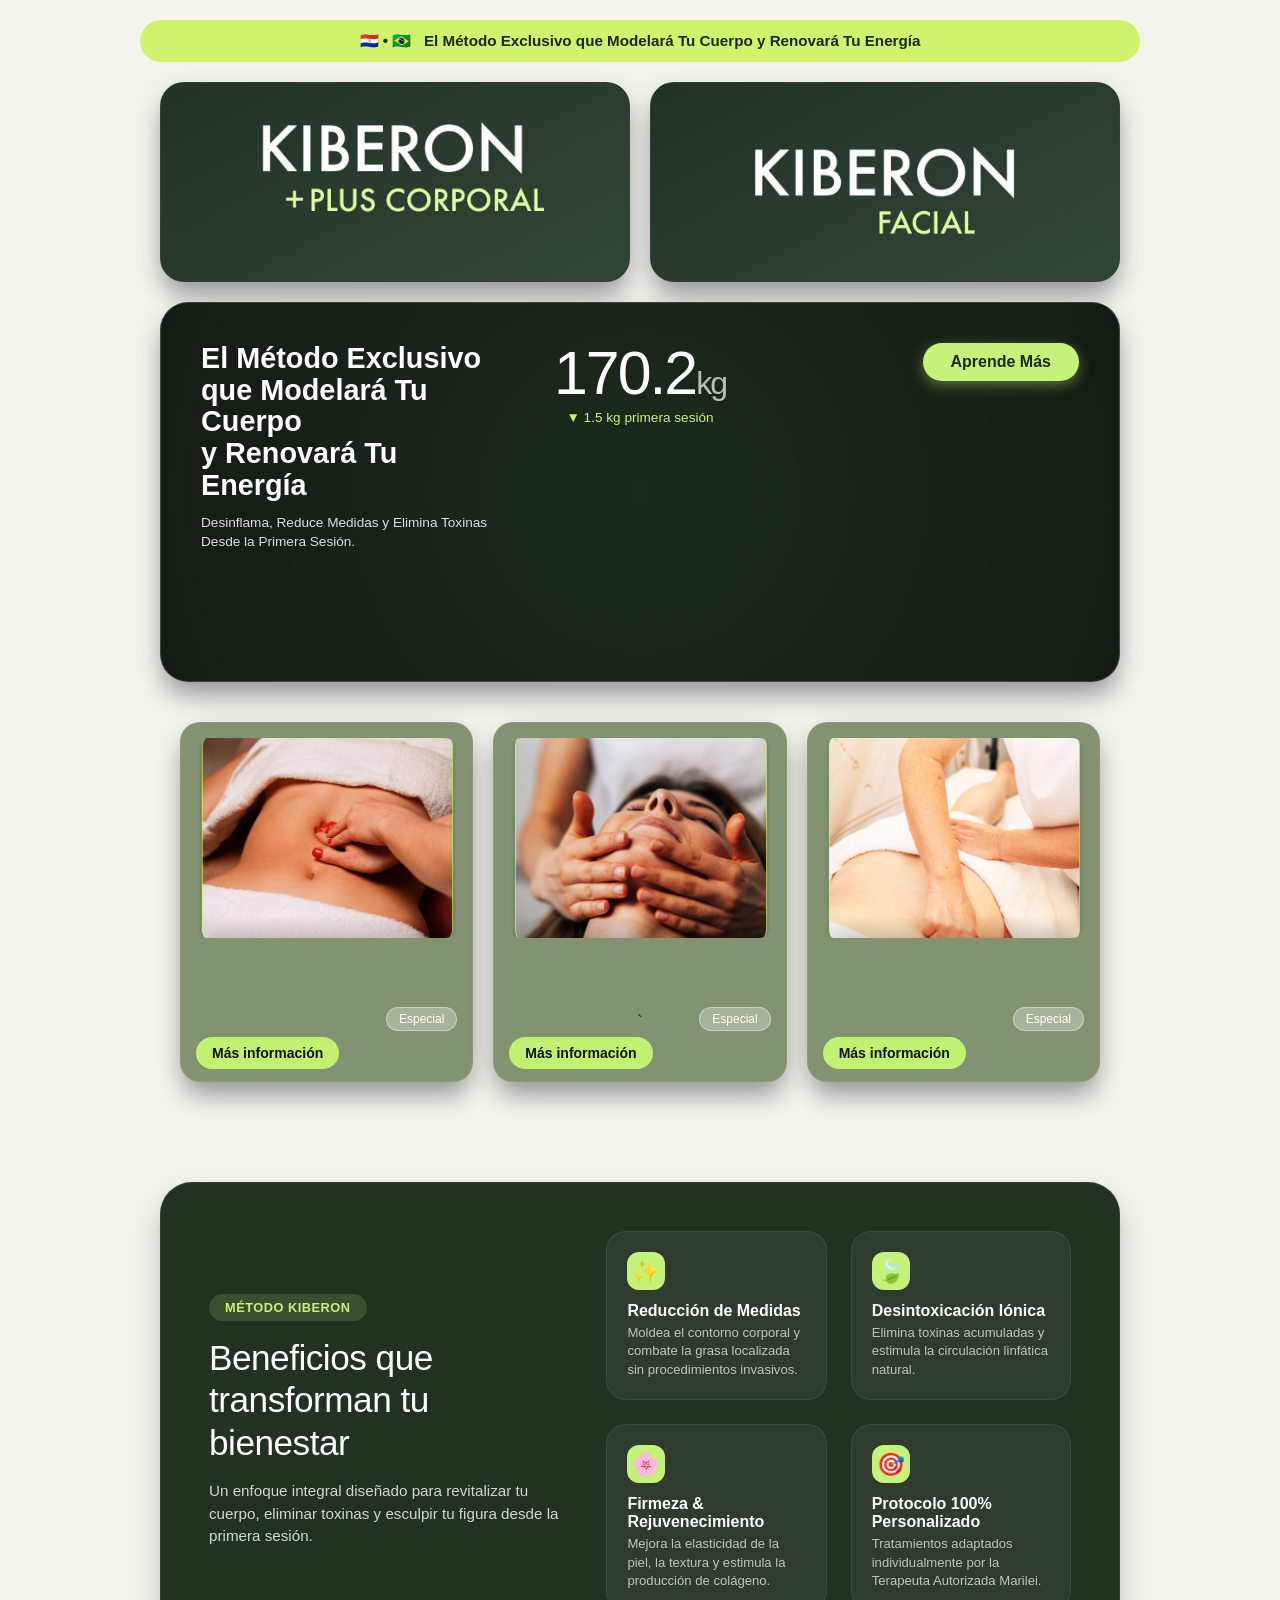
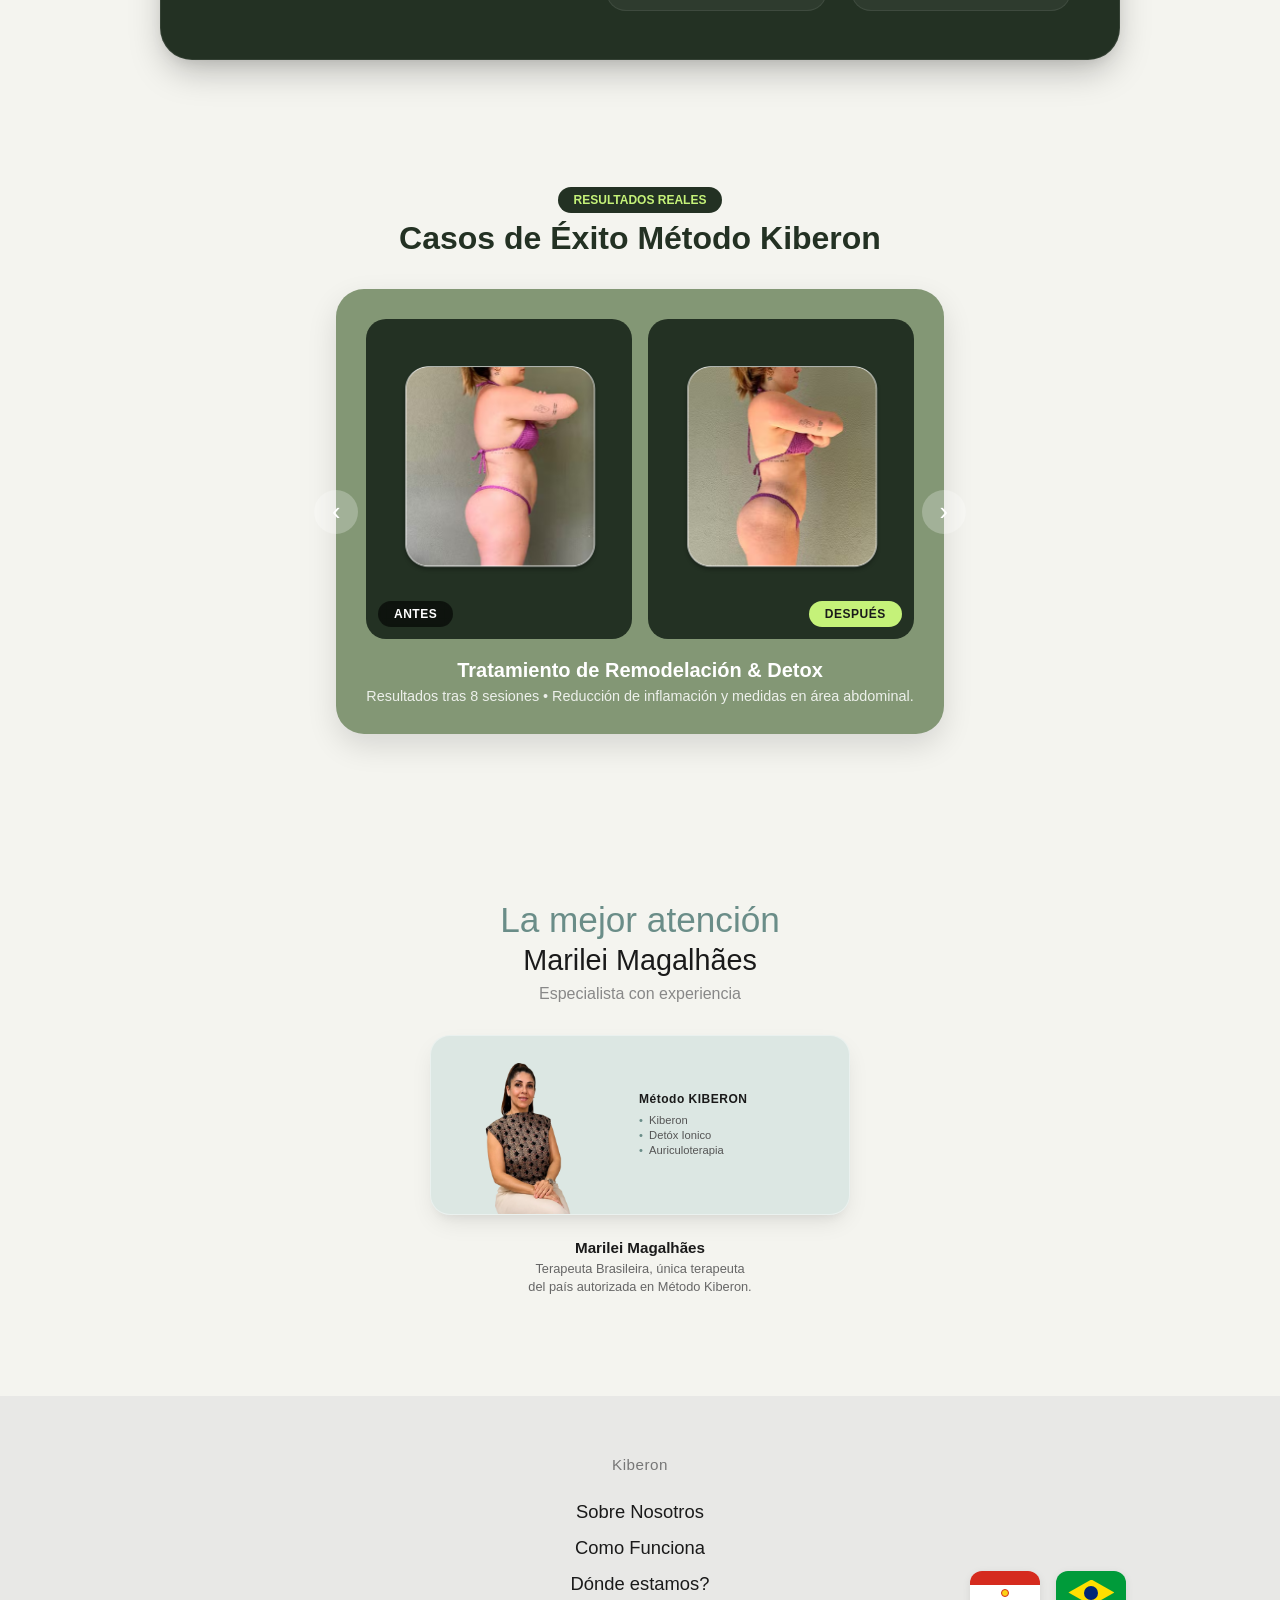
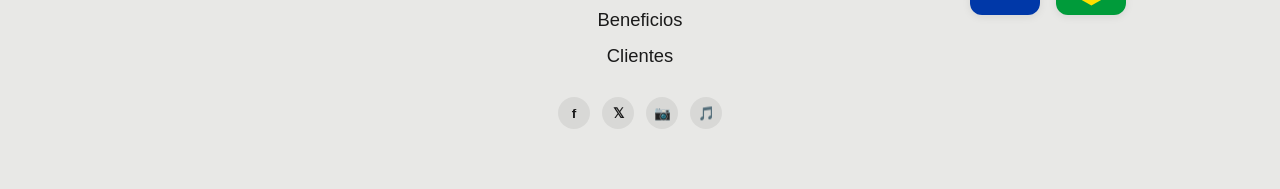
==== commit aa1e61af: "Add files via upload" ====
--- a/index.html
+++ b/index.html
@@ -25,13 +25,15 @@
       </a>
       <a href="service.html" class="banner-card">
         <img src="NEWKIBERON02.png" alt="Kiberon Facial" class="banner-img">
+       
       </a>
     </section>
 
     <!-- 2. VIDEO HERO BANNER -->
     <section class="video-hero-banner">
       <video autoplay loop muted playsinline class="hero-bg-video">
-        <source src="MAEVIDEO4K.mp4" type="video/mp4">
+        <source src="https://raw.githubusercontent.com/edusantosw2-creator/Kiberonpy/refs/heads/main/video.mp4" type="video/mp4">
+       ./
       </video>
       <div class="hero-overlay"></div>
       <div class="hero-content">
@@ -55,16 +57,19 @@
          <img src="PRODUCTO-FLYES.png" alt="Tratamiento Facial" class="card-bg-img">
         <span class="card-pill-top">Especial</span>
         <a href="service.html" class="card-pill-bottom">Más información</a>
+     
       </div>
       <div class="feature-card">
         <img src="FACIALKIBE.png" alt="Tratamiento Facial" class="card-bg-img">
         <span class="card-pill-top">Especial</span>
         <a href="service.html" class="card-pill-bottom">Más información</a>
+        `
       </div>
       <div class="feature-card">
         <img src="III.png" alt="Tratamiento Facial" class="card-bg-img">
         <span class="card-pill-top">Especial</span>
         <a href="service.html" class="card-pill-bottom">Más información</a>
+
       </div>
     </section>
 <!-- KIBERON BENEFITS BANNER -->
@@ -183,9 +188,7 @@
 </section>
 
   <!-- SLIDER NAVIGATION CONTROLS -->
-  <button class="slider-arrow arrow-left" aria-label="Previous slide">&#10094;</button>
-  <button class="slider-arrow arrow-right" aria-label="Next slide">&#10095;</button>
-
+ 
   <!-- PAGINATION DOTS -->
   <div class="slider-pagination">
     <span class="dot active"></span>
